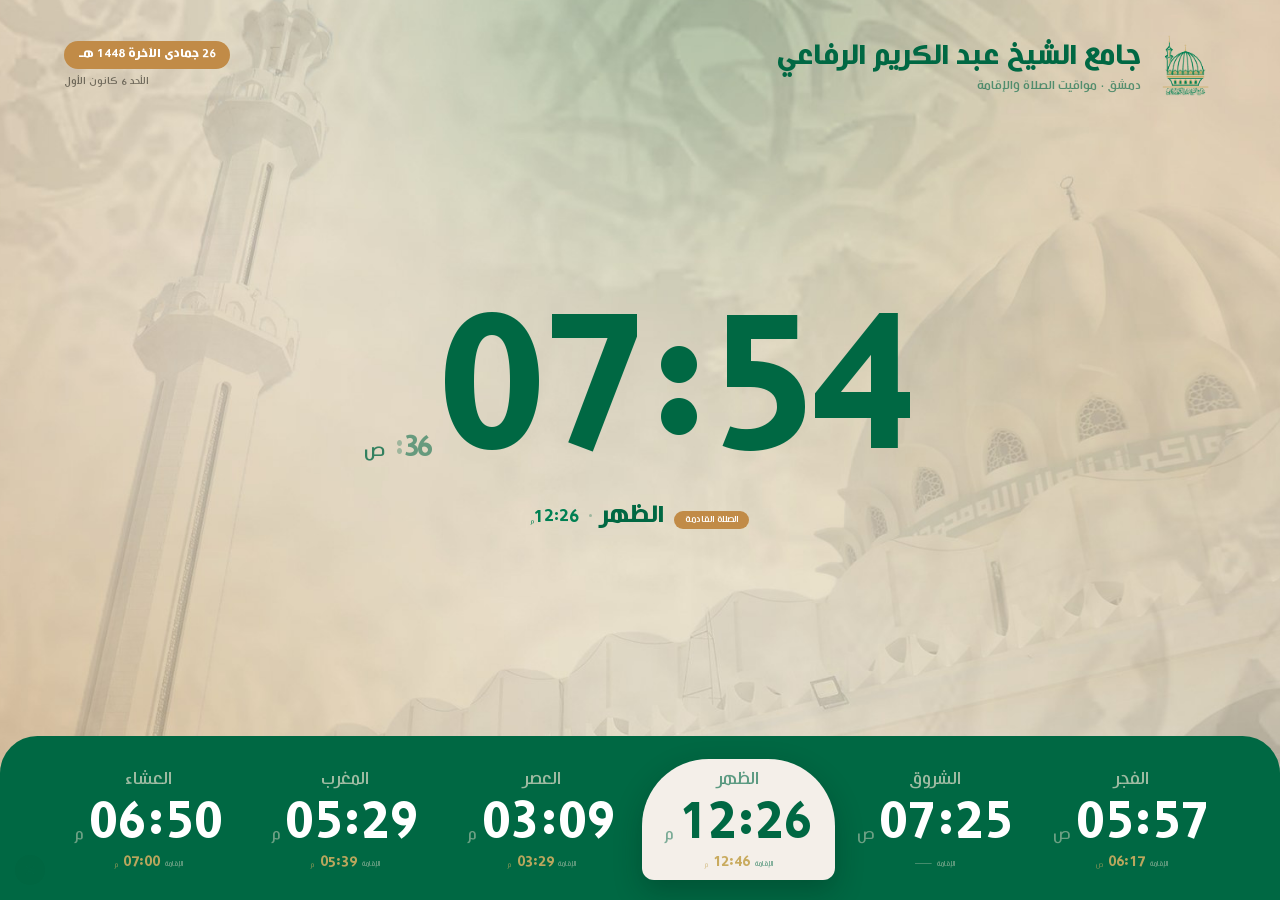
==== index.html @ 3492babc "Initial commit" ====
<!doctype html>
<html lang="ar" dir="rtl">
<head>
<meta charset="utf-8">
<meta name="viewport" content="width=device-width, initial-scale=1, viewport-fit=cover">
<meta name="theme-color" content="#006843">
<title>مواقيت الصلاة · جامع الشيخ عبد الكريم الرفاعي</title>
<meta name="description" content="مواقيت الصلاة والإقامة في جامع الشيخ عبد الكريم الرفاعي — دمشق">
<link rel="icon" href="assets/img/favicon.svg" type="image/svg+xml">
<link rel="stylesheet" href="assets/css/brand.css">
<link rel="stylesheet" href="assets/css/app.css">
</head>
<body>

<!-- الأرضية: خلفية الجامع الكريميّة -->
<div class="ground" aria-hidden="true">
  <div class="ground__img"></div>
</div>

<!-- ======================= الشاشة الأساسية ======================= -->
<main class="view view--board is-on" id="board">
  <div class="board">
    <header class="masthead">
      <div class="identity">
        <img class="identity__logo" src="assets/img/logo-color.png" alt="" width="201" height="229">
        <div class="identity__text">
          <h1 class="identity__name">جامع الشيخ عبد الكريم الرفاعي</h1>
          <p class="identity__sub">دمشق · مواقيت الصلاة والإقامة</p>
        </div>
      </div>
      <p class="date">
        <span class="date__hijri" id="dateHijri">—</span>
        <span class="date__greg" id="dateGreg">—</span>
      </p>
    </header>

    <section class="now">
      <p class="clock">
        <span class="clock__main" id="clock">--:--</span>
        <span class="clock__secs" dir="ltr"><span class="clock__colon" id="secColon">:</span><span id="seconds">--</span></span>
        <span class="clock__suffix" id="clockSuffix">م</span>
      </p>
      <p class="now__meta">
        <span class="now__tag">الصلاة القادمة</span>
        <span class="now__name" id="nextName">—</span>
        <span class="now__separator" aria-hidden="true"></span>
        <span class="now__time" id="nextTime">—</span>
        <span class="now__count" id="nextCount" hidden><span class="now__count-label" id="countLabel">بعد</span><span class="now__count-value" id="countValue">--:--</span></span>
      </p>
    </section>
  </div>

  <section class="band">
    <ol class="times" id="schedule" aria-label="مواقيت الصلوات"></ol>
  </section>
</main>

<!-- ======================= شاشة الإعلان ======================= -->
<section class="view view--ad" id="adview" aria-hidden="true">
  <div class="adwash" id="adwashA" aria-hidden="true"></div>
  <div class="adwash" id="adwashB" aria-hidden="true"></div>
  <div class="adtint" aria-hidden="true"></div>

  <div class="adlayout">
    <aside class="adrail">
      <div class="adrail__brand">
        <img src="assets/img/logo-color.png" alt="" width="201" height="229">
        <div>
          <b>جامع الشيخ عبد الكريم الرفاعي</b>
          <span>دمشق · مواقيت الصلاة</span>
        </div>
      </div>

      <p class="adrail__clock">
        <span id="adClock">--:--</span><span class="adrail__suffix" id="adSuffix">م</span>
      </p>
      <p class="adrail__date" id="adDate">—</p>

      <ol class="adrail__times" id="adSchedule"></ol>

      <p class="adrail__next" id="adNext">
        <span class="adrail__next-label" id="adNextLabel">الصلاة القادمة</span>
        <span class="adrail__next-name" id="adNextName">—</span>
        <span class="adrail__next-count" id="adNextCount">—</span>
      </p>
    </aside>

    <figure class="adcard" id="adcard">
      <img id="adImage" src="" alt="">
    </figure>
  </div>
</section>

<!-- ======================= شاشة الأذان / الإقامة ======================= -->
<div class="veil" id="veil" hidden aria-live="polite">
  <div class="veil__wash" aria-hidden="true"></div>
  <div class="veil__shade" aria-hidden="true"></div>
  <button class="veil__exit" id="veilExit" type="button" hidden>إنهاء المعاينة</button>

  <div class="veil__core" id="veilCore">
    <svg class="veil__arch" viewBox="0 0 400 520" aria-hidden="true">
      <path d="M20 500V210C20 110 100 30 200 30s180 80 180 180v290" />
    </svg>
    <p class="veil__eyebrow" id="veilEyebrow">حان وقت الأذان</p>
    <p class="veil__title" id="veilTitle">—</p>

    <div class="veil__mobile" id="veilMobile">
      <svg class="veil__sign" viewBox="0 0 120 120" aria-hidden="true">
        <rect x="37" y="16" width="46" height="88" rx="11"/>
        <path d="M52 25h16"/>
        <circle cx="60" cy="94" r="2"/>
        <path class="veil__slash-halo" d="M22 98 98 22"/>
        <path class="veil__slash" d="M22 98 98 22"/>
      </svg>
      <p class="veil__note">يرجى إغلاق الجوال</p>
    </div>

    <p class="veil__clock"><span id="veilClock">--:--</span><span class="veil__suffix" id="veilSuffix">م</span></p>
  </div>
</div>

<!-- ======================= زر الإعدادات ======================= -->
<button class="gear" id="gear" type="button" aria-label="الإعدادات" aria-expanded="false">
  <svg viewBox="0 0 24 24" aria-hidden="true"><circle cx="12" cy="12" r="3.2"/><path d="M12 2.8v2.6M12 18.6v2.6M2.8 12h2.6M18.6 12h2.6M5.5 5.5l1.9 1.9M16.6 16.6l1.9 1.9M18.5 5.5l-1.9 1.9M7.4 16.6l-1.9 1.9"/></svg>
</button>

<!-- ======================= لوحة الإعدادات ======================= -->
<div class="sheet" id="sheet" hidden>
  <div class="panel" role="dialog" aria-modal="true" aria-labelledby="panelTitle">
    <div class="panel__top">
      <header class="panel__head">
        <h2 id="panelTitle">الإعدادات</h2>
        <button class="panel__x" id="closeSheet" type="button" aria-label="إغلاق">×</button>
      </header>

      <nav class="tabs" role="tablist" aria-label="أقسام الإعدادات">
        <button class="tab is-on" id="tabTimes" role="tab" aria-selected="true" aria-controls="paneTimes" type="button">المواقيت</button>
        <button class="tab" id="tabAds" role="tab" aria-selected="false" aria-controls="paneAds" type="button">الإعلانات<span class="tab__count" id="adsCount">٠</span></button>
        <button class="tab" id="tabDisplay" role="tab" aria-selected="false" aria-controls="paneDisplay" type="button">العرض</button>
      </nav>
    </div>

    <!-- المواقيت -->
    <section class="pane is-on" id="paneTimes" role="tabpanel" aria-labelledby="tabTimes">
      <h3 class="pane__title">الإقامة بعد الأذان</h3>
      <p class="pane__hint">الدقائق المضافة على وقت الأذان لكل صلاة.</p>
      <div class="iq-grid" id="iqamaGrid"></div>

      <h3 class="pane__title">الوقت والتاريخ</h3>
      <label class="opt"><span>نظام ٢٤ ساعة</span><input type="checkbox" id="opt24"></label>
      <label class="opt"><span>إظهار إشارة ص/م</span><input type="checkbox" id="optSuffix"></label>
      <label class="opt"><span>تصحيح التاريخ الهجري</span>
        <select id="optHijri">
          <option value="-2">−٢ يوم</option>
          <option value="-1">−١ يوم</option>
          <option value="0">٠</option>
          <option value="1">+١ يوم</option>
          <option value="2">+٢ يوم</option>
        </select>
      </label>
      <label class="opt"><span>الجمعة (وقت الخطبة، اختياري)</span><input type="time" id="optJumuah"></label>
    </section>

    <!-- الإعلانات -->
    <section class="pane" id="paneAds" role="tabpanel" aria-labelledby="tabAds" hidden>
      <h3 class="pane__title">طريقة العرض</h3>
      <div class="seg" role="radiogroup" aria-label="طريقة عرض الإعلانات">
        <label class="seg__item"><input type="radio" name="adMode" value="mixed"><span>مختلط</span></label>
        <label class="seg__item"><input type="radio" name="adMode" value="main"><span>الشاشة الأساسية فقط</span></label>
        <label class="seg__item"><input type="radio" name="adMode" value="ads"><span>الإعلانات فقط</span></label>
      </div>
      <p class="pane__hint">مختلط: الشاشة الأساسية ثم إعلان ثم الشاشة الأساسية… — الإعلانات فقط: تتناوب الإعلانات وحدها.</p>

      <div class="durations">
        <label class="field"><span>مدة الشاشة الأساسية (ثانية)</span><input type="number" id="optMainSec" min="5" max="600" step="1" inputmode="numeric"></label>
        <label class="field"><span>مدة الإعلان (ثانية)</span><input type="number" id="optAdSec" min="5" max="600" step="1" inputmode="numeric"></label>
      </div>

      <h3 class="pane__title">صور الإعلانات</h3>
      <p class="pane__hint">تُحفظ الصور داخل هذا المتصفح على جهاز العرض. يُفضّل أن تكون الصور عمودية (٣:٤ أو ٤:٥).</p>

      <label class="dropzone" id="dropzone">
        <input type="file" id="adFiles" accept="image/*" multiple class="dropzone__input" aria-label="اختيار صور الإعلانات">
        <span class="dropzone__icon" aria-hidden="true">
          <svg viewBox="0 0 24 24"><path d="M12 16V4M7 9l5-5 5 5"/><path d="M4 15v3a2 2 0 0 0 2 2h12a2 2 0 0 0 2-2v-3"/></svg>
        </span>
        <span class="dropzone__title">أضف صور الإعلانات</span>
        <span class="dropzone__sub">اسحب الصور هنا أو اضغط للاختيار</span>
      </label>

      <div class="ads-toolbar">
        <button class="btn btn--ghost btn--small" id="previewAd" type="button">معاينة شاشة الإعلان</button>
        <span class="ads-empty" id="adsHint">لا إعلانات بعد</span>
      </div>

      <ul class="ads-list" id="adsList"></ul>
    </section>

    <!-- العرض -->
    <section class="pane" id="paneDisplay" role="tabpanel" aria-labelledby="tabDisplay" hidden>
      <h3 class="pane__title">معاينة الشاشات</h3>
      <p class="pane__hint">تظهر المعاينة ٢٠ ثانية ثم تعود الشاشة للعمل الطبيعي.</p>
      <div class="panel__preview">
        <button class="btn btn--ghost" id="previewAdhan" type="button">شاشة الأذان</button>
        <button class="btn btn--ghost" id="previewIqama" type="button">شاشة الإقامة</button>
        <button class="btn btn--ghost" id="previewAdScreen" type="button">شاشة الإعلان</button>
      </div>

      <h3 class="pane__title">الشاشة</h3>
      <div class="panel__preview">
        <button class="btn" id="btnFull" type="button">ملء الشاشة</button>
        <button class="btn btn--ghost" id="btnReset" type="button">استعادة الافتراضي</button>
      </div>
      <p class="pane__hint">اختصارات: <b>S</b> للإعدادات · <b>F</b> لملء الشاشة · <b>Esc</b> للإغلاق.</p>
    </section>
  </div>
</div>

<script src="assets/js/data.js"></script>
<script src="assets/js/store.js"></script>
<script src="assets/js/app.js"></script>
</body>
</html>
---- assets/css/brand.css ----
/* ==========================================================================
   هوية جامع الشيخ عبد الكريم الرفاعي — brand.css
   الألوان والخطوط والمكوّنات الأساسية. القيم كلها عبر المتغيّرات في :root.
   ========================================================================== */

@font-face {
  font-family: "Hacen Algeria";
  font-display: swap;
  src: local("Hacen Algeria"),
       url("../fonts/HacenAlgeria.ttf") format("truetype");
}
@font-face {
  font-family: "Hacen Algeria HD";
  font-display: swap;
  src: local("Hacen Algeria HD"),
       url("../fonts/HacenAlgeriaHD.ttf") format("truetype");
}

:root {
  /* الأخضر */
  --green: #008053;        /* أخضر الشعار — اللون الأساسي */
  --green-deep: #006843;   /* نصوص العناوين على الكريمي، أشرطة سفلية */
  --green-poster: #007d4e; /* مساحات الأخضر الكبيرة في البوستات */
  --green-mid: #157d57;    /* خلفية بوست المناسبات */
  --green-glow: #00a068;   /* أفتح نقطة في التدرّج */
  /* الذهبي والنحاسي */
  --gold: #c9ab5f;         /* الأيقونات، الخطوط، أزرار الكتب */
  --copper: #c18b47;       /* وسوم التاريخ والتنبيهات (pill) */
  /* الكريمي */
  --cream: #e8e1cf;        /* خلفية البوستات الفاتحة */
  --cream-soft: #f4efe9;   /* بطاقات وصناديق على الكريمي */
  --cream-eid: #eeedc0;    /* خلفية التهاني والأعياد */
  --paper: #ffffff;
  /* الداكن */
  --night: #040806;        /* بوستات الليل والقيام */
  --ink: #25221a;          /* نص داكن على الفاتح */
  --grey: #524e4e;         /* نهاية التدرّج السفلي */

  --grad-occasion: linear-gradient(180deg, var(--green-glow) 0%, var(--green-mid) 45%, var(--grey) 100%);
  --grad-night: radial-gradient(60% 50% at 20% 55%, rgba(0, 160, 104, .55), transparent 70%), var(--night);

  --font-display: "Hacen Algeria HD", "Hacen Algeria", "Noto Kufi Arabic", Tahoma, sans-serif;
  --font-text: "Hacen Algeria", "Hacen Algeria HD", "Noto Kufi Arabic", Tahoma, sans-serif;

  --fs-display: clamp(2.8rem, 7vw, 5rem);
  --fs-title: clamp(1.8rem, 4vw, 2.8rem);
  --fs-sub: 1.5rem;
  --fs-body: 1.125rem;
  --fs-small: .875rem;

  --r-pill: 999px;
  --r-card: 24px;
  --r-panel: 44px;
  --s1: .5rem;
  --s2: 1rem;
  --s3: 1.5rem;
  --s4: 2.5rem;
  --s5: 4rem;
}

.brand { font-family: var(--font-text); color: var(--ink); line-height: 1.8; direction: rtl; }
.brand h1, .brand h2, .brand h3, .t-display, .t-title { font-family: var(--font-display); font-weight: 400; line-height: 1.3; margin: 0; }
.t-display { font-size: var(--fs-display); color: var(--green); }
.t-title { font-size: var(--fs-title); color: var(--green-deep); }
.t-sub { font-family: var(--font-display); font-size: var(--fs-sub); color: var(--gold); }
.t-body { font-size: var(--fs-body); }
.t-small { font-size: var(--fs-small); }
.on-dark { color: var(--paper); }

/* الوسوم: pill نحاسي أو ذهبي */
.tag { display: inline-block; padding: .15em .9em; border-radius: var(--r-pill); background: var(--copper); color: var(--paper); font-family: var(--font-display); font-size: var(--fs-small); }
.tag--gold { background: var(--gold); }
.tag--white { background: var(--paper); color: var(--gold); }

/* صندوق زجاجي: على الصور والخلفيات الداكنة */
.glass { padding: var(--s2) var(--s3); border-radius: var(--r-card); border: 1px solid rgba(255, 255, 255, .35); background: rgba(255, 255, 255, .14); backdrop-filter: blur(10px); color: var(--paper); }
/* صندوق فاتح: على الكريمي */
.card { padding: var(--s2) var(--s3); border-radius: var(--r-card); background: var(--cream-soft); border: 1px solid rgba(0, 104, 67, .2); color: var(--green-deep); }

/* صف معلومة: أيقونة + نص */
.info { display: flex; align-items: center; gap: var(--s2); }
.info__icon { width: 3rem; height: 3rem; flex: none; border-radius: 14px; background: var(--paper); color: var(--gold); display: grid; place-items: center; font-size: 1.4rem; }

/* شريط أخضر سفلي بزاوية مستديرة */
.band { background: var(--green-poster); color: var(--paper); padding: var(--s3) var(--s4); border-radius: var(--r-panel) var(--r-panel) 0 0; }
.btn { display: inline-block; padding: .6em 1.6em; border-radius: var(--r-pill); background: var(--paper); color: var(--green-deep); font-family: var(--font-display); text-decoration: none; border: 0; }
.btn--green { background: var(--green); color: var(--paper); }
.btn:focus-visible { outline: 3px solid var(--gold); outline-offset: 3px; }

/* قياسات البوست */
.poster { aspect-ratio: 3 / 4; border-radius: var(--r-card); overflow: hidden; position: relative; background: var(--cream) url("../img/bg-haze-960.jpg") center / cover; }
.poster--green { background: var(--grad-occasion); color: var(--paper); }
.poster--night { background: var(--grad-night); color: var(--paper); }
.poster--square { aspect-ratio: 4 / 5; }
---- assets/css/app.css ----
/* ==========================================================================
   شاشة مواقيت جامع الشيخ عبد الكريم الرفاعي
   المقياس: u = 1px على لوحة 1920×1080 — كل القياسات نسبية.
   ========================================================================== */

* { box-sizing: border-box; }

:root {
  --u: min(0.0520833vw, 0.0925926vh);
  --ease: cubic-bezier(.22, .7, .2, 1);
  --ink-soft: rgba(37, 34, 26, .58);
  --green-soft: rgba(0, 104, 67, .62);
}

html, body { height: 100%; }

body {
  margin: 0;
  overflow: hidden;
  background: var(--cream-soft);
  color: var(--green-deep);
  font-family: var(--font-text);
  -webkit-font-smoothing: antialiased;
  text-rendering: optimizeLegibility;
}

/* ---------- الأرضية ---------- */

.ground {
  position: fixed;
  inset: 0;
  z-index: 0;
  background: var(--cream-soft);
}

.ground__img {
  position: absolute;
  inset: -1%;
  background: url('../img/bg-haze-1920.jpg') 50% 44% / cover no-repeat;
  animation: groundDrift 90s ease-in-out infinite alternate;
}

@keyframes groundDrift {
  to { transform: scale(1.025) translate3d(0, -.6%, 0); }
}

/* ---------- طبقات العرض ---------- */

.view {
  position: fixed;
  inset: 0;
  z-index: 2;
  opacity: 0;
  visibility: hidden;
  pointer-events: none;
  transition: opacity .9s var(--ease), visibility 0s linear .9s;
}

.view.is-on {
  opacity: 1;
  visibility: visible;
  pointer-events: auto;
  transition: opacity .9s var(--ease);
}

.view--board { display: flex; flex-direction: column; }

/* ==========================================================================
   الشاشة الأساسية
   ========================================================================== */

.board {
  flex: 1;
  min-height: 0;
  display: flex;
  flex-direction: column;
  padding: calc(var(--u) * 52) calc(var(--u) * 96) 0;
}

/* ---------- الترويسة ---------- */

.masthead {
  display: flex;
  align-items: flex-start;
  justify-content: space-between;
  gap: calc(var(--u) * 48);
}

.identity {
  display: flex;
  align-items: center;
  gap: calc(var(--u) * 20);
  min-width: 0;
}

.identity__logo {
  width: calc(var(--u) * 92);
  height: auto;
  flex: none;
}

.identity__name {
  margin: 0;
  font-family: var(--font-display);
  font-size: calc(var(--u) * 45);
  font-weight: 400;
  line-height: 1.24;
  color: var(--green-deep);
  white-space: nowrap;
}

.identity__sub {
  margin: calc(var(--u) * 5) 0 0;
  font-size: calc(var(--u) * 21);
  color: var(--green-soft);
  white-space: nowrap;
}

.date {
  display: flex;
  flex-direction: column;
  align-items: flex-end;
  gap: calc(var(--u) * 10);
  margin: 0;
  padding-top: calc(var(--u) * 10);
  text-align: left;
}

.date__hijri {
  display: inline-block;
  padding: calc(var(--u) * 9) calc(var(--u) * 22);
  border-radius: 999px;
  background: var(--copper);
  color: var(--paper);
  font-family: var(--font-display);
  font-size: calc(var(--u) * 20);
  line-height: 1.2;
  white-space: nowrap;
}

.date__greg {
  font-size: calc(var(--u) * 17);
  color: var(--ink-soft);
  white-space: nowrap;
}

/* ---------- الساعة ---------- */

.now {
  flex: 1;
  min-height: 0;
  display: flex;
  flex-direction: column;
  align-items: center;
  justify-content: center;
  gap: calc(var(--u) * 22);
  padding-bottom: calc(var(--u) * 14);
}

.clock {
  display: flex;
  align-items: baseline;
  justify-content: center;
  gap: calc(var(--u) * 14);
  margin: 0;
  font-family: var(--font-display);
  font-size: calc(var(--u) * 322);
  font-weight: 400;
  line-height: .9;
  letter-spacing: -.015em;
  color: var(--green-deep);
  font-variant-numeric: tabular-nums;
  white-space: nowrap;
}

.clock__main { display: inline-block; }

.clock__suffix {
  font-family: var(--font-text);
  font-size: .1em;
  color: rgba(0, 104, 67, .78);
}

.clock__suffix:empty { display: none; }

.clock__secs {
  display: inline-flex;
  align-items: baseline;
  font-family: var(--font-display);
  font-size: .15em;
  color: rgba(0, 104, 67, .55);
  font-variant-numeric: tabular-nums;
}

.clock__colon {
  display: inline-block;
  width: .4em;
  text-align: center;
  color: rgba(0, 104, 67, .3);
}

/* ---------- سطر الصلاة القادمة ---------- */

.now__meta {
  display: flex;
  align-items: baseline;
  gap: calc(var(--u) * 14);
  margin: 0;
  font-size: calc(var(--u) * 24);
  color: var(--ink-soft);
  white-space: nowrap;
}

.now__tag {
  padding: calc(var(--u) * 5) calc(var(--u) * 17);
  border-radius: 999px;
  background: var(--copper);
  color: var(--paper);
  font-size: calc(var(--u) * 16);
}

.now__name {
  font-family: var(--font-display);
  font-size: calc(var(--u) * 38);
  color: var(--green-deep);
}

.now__separator {
  width: calc(var(--u) * 5);
  height: calc(var(--u) * 5);
  border-radius: 50%;
  background: rgba(0, 104, 67, .3);
  align-self: center;
}

.now__time {
  font-family: var(--font-display);
  font-size: calc(var(--u) * 30);
  color: var(--green);
  font-variant-numeric: tabular-nums;
}

.now__time:empty { display: none; }

.now__count {
  display: inline-flex;
  align-items: baseline;
  gap: calc(var(--u) * 8);
  padding: calc(var(--u) * 4) calc(var(--u) * 16) calc(var(--u) * 3);
  border-radius: 999px;
  background: rgba(0, 128, 83, .1);
  color: var(--green-deep);
}

.now__count[hidden] { display: none; }

.now__count-label { font-size: calc(var(--u) * 17); color: var(--green-soft); }

.now__count-value {
  font-family: var(--font-display);
  font-size: calc(var(--u) * 24);
  direction: ltr;
  unicode-bidi: isolate;
  font-variant-numeric: tabular-nums;
}

/* ---------- شريط المواقيت ---------- */

.band {
  flex: none;
  background: var(--green-deep);
  border-radius: calc(var(--u) * 56) calc(var(--u) * 56) 0 0;
  padding: calc(var(--u) * 34) calc(var(--u) * 78) calc(var(--u) * 30);
}

.times {
  display: grid;
  grid-template-columns: repeat(6, 1fr);
  gap: calc(var(--u) * 6);
  margin: 0;
  padding: 0;
  list-style: none;
}

.tcell {
  display: flex;
  justify-content: center;
  min-width: 0;
}

.tcell__in {
  display: flex;
  flex-direction: column;
  align-items: center;
  gap: calc(var(--u) * 4);
  width: 100%;
  padding: calc(var(--u) * 14) calc(var(--u) * 12) calc(var(--u) * 14);
  border-radius: calc(var(--u) * 100) calc(var(--u) * 100) calc(var(--u) * 18) calc(var(--u) * 18);
  color: var(--cream);
  text-align: center;
}

.tcell__name {
  font-size: calc(var(--u) * 29);
  line-height: 1.2;
  color: rgba(232, 225, 207, .68);
  white-space: nowrap;
}

.time-suffix {
  display: inline-block;
  margin-inline-start: .14em;
  font-family: var(--font-text);
  font-size: .34em;
  font-weight: 400;
  line-height: 1;
  opacity: .8;
  white-space: nowrap;
}

.tcell__adhan {
  display: inline-flex;
  align-items: baseline;
  gap: calc(var(--u) * 3);
  font-family: var(--font-display);
  font-size: calc(var(--u) * 86);
  line-height: 1;
  color: var(--paper);
  font-variant-numeric: tabular-nums;
  white-space: nowrap;
}

.tcell__adhan .time-suffix { font-size: .3em; color: rgba(232, 225, 207, .58); }

.tcell__iqama {
  display: inline-flex;
  align-items: baseline;
  gap: calc(var(--u) * 7);
  font-family: var(--font-display);
  font-size: calc(var(--u) * 25);
  line-height: 1;
  color: rgba(201, 171, 95, .92);
  font-variant-numeric: tabular-nums;
  white-space: nowrap;
}

.tcell__iqama .key {
  font-family: var(--font-text);
  font-size: calc(var(--u) * 13);
  color: rgba(232, 225, 207, .42);
}

.tcell__iqama .time-suffix { font-size: .46em; color: rgba(201, 171, 95, .7); }

.tcell__iqama .none { color: rgba(232, 225, 207, .3); }

/* الصلاة القادمة: قوس كريمي يرفع الوقت عن الأرضية الخضراء */

.tcell--next .tcell__in {
  background: var(--cream-soft);
  color: var(--green-deep);
  box-shadow: 0 calc(var(--u) * 16) calc(var(--u) * 42) rgba(0, 28, 18, .28);
}

.tcell--next .tcell__name { color: var(--green-soft); }
.tcell--next .tcell__adhan { color: var(--green-deep); }
.tcell--next .tcell__adhan .time-suffix { color: var(--green-soft); }
.tcell--next .tcell__iqama { color: var(--gold); }
.tcell--next .tcell__iqama .key { color: rgba(0, 104, 67, .5); }

/* ==========================================================================
   شاشة الإعلان — طبقتان: صورة مموّهة تملأ الشاشة، وبطاقة صغيرة مع لوحة المعلومات
   ========================================================================== */

.view--ad { overflow: hidden; background: var(--green-deep); }

.adwash {
  position: absolute;
  inset: -6%;
  background: 50% 50% / cover no-repeat;
  filter: blur(calc(var(--u) * 42)) saturate(1.05) brightness(.82);
  opacity: 0;
  transform: scale(1.06);
  transition: opacity 1.1s var(--ease);
}

.adwash.is-on { opacity: 1; }

.adtint {
  position: absolute;
  inset: 0;
  background:
    linear-gradient(to left, rgba(0, 38, 26, .5) 0%, rgba(0, 45, 30, .16) 46%, rgba(0, 42, 28, .38) 100%),
    radial-gradient(130% 100% at 34% 50%, rgba(0, 0, 0, 0) 44%, rgba(0, 28, 18, .36) 100%);
}

.adlayout {
  position: relative;
  z-index: 1;
  display: grid;
  grid-template-columns: calc(var(--u) * 456) minmax(0, 1fr);
  gap: calc(var(--u) * 58);
  align-items: center;
  height: 100%;
  padding: calc(var(--u) * 52) calc(var(--u) * 64);
}

/* ---------- لوحة موجز الساعة والمواقيت ---------- */

.adrail {
  width: calc(var(--u) * 456);
  max-height: 100%;
  display: flex;
  flex-direction: column;
  gap: calc(var(--u) * 16);
  padding: calc(var(--u) * 34) calc(var(--u) * 36) calc(var(--u) * 30);
  border-radius: calc(var(--u) * 42);
  background: #f7f2ea;
  color: var(--green-deep);
  box-shadow: 0 calc(var(--u) * 28) calc(var(--u) * 70) rgba(0, 24, 15, .38);
  animation: railIn .9s var(--ease) both;
}

@keyframes railIn {
  from { opacity: 0; transform: translateX(calc(var(--u) * -26)); }
}

.adrail__brand {
  display: flex;
  flex-direction: column;
  align-items: center;
  gap: calc(var(--u) * 7);
  text-align: center;
}

.adrail__brand img {
  width: calc(var(--u) * 56);
  height: auto;
  flex: none;
}

.adrail__brand b {
  display: block;
  font-family: var(--font-display);
  font-size: calc(var(--u) * 22);
  font-weight: 400;
  line-height: 1.3;
}

.adrail__brand span {
  display: block;
  margin-top: calc(var(--u) * 2);
  font-size: calc(var(--u) * 14);
  color: var(--green-soft);
}

.adrail__clock {
  display: flex;
  align-items: baseline;
  justify-content: center;
  gap: calc(var(--u) * 10);
  margin: calc(var(--u) * 2) 0 0;
  font-family: var(--font-display);
  font-size: calc(var(--u) * 118);
  line-height: .92;
  letter-spacing: -.015em;
  color: var(--green-deep);
  font-variant-numeric: tabular-nums;
  white-space: nowrap;
}

.adrail__suffix {
  font-family: var(--font-text);
  font-size: .16em;
  color: var(--green-soft);
}

.adrail__suffix:empty { display: none; }

.adrail__date {
  margin: calc(var(--u) * -4) 0 0;
  font-size: calc(var(--u) * 15);
  color: var(--ink-soft);
  text-align: center;
}

/* ---------- قائمة المواقيت المختصرة ---------- */

.adrail__times {
  display: flex;
  flex-direction: column;
  margin: calc(var(--u) * 6) 0 0;
  padding: 0;
  list-style: none;
}

.arow {
  display: grid;
  grid-template-columns: 1fr auto auto;
  align-items: baseline;
  gap: calc(var(--u) * 12);
  padding: calc(var(--u) * 10) calc(var(--u) * 14);
  border-radius: calc(var(--u) * 14);
}

.arow__name {
  font-size: calc(var(--u) * 20);
  color: var(--ink);
}

.arow__adhan {
  font-family: var(--font-display);
  font-size: calc(var(--u) * 32);
  color: var(--green-deep);
  font-variant-numeric: tabular-nums;
  white-space: nowrap;
}

.arow__iqama {
  min-width: calc(var(--u) * 66);
  font-family: var(--font-display);
  font-size: calc(var(--u) * 19);
  color: #9b7726;
  text-align: left;
  font-variant-numeric: tabular-nums;
  white-space: nowrap;
}

.arow__adhan .time-suffix { font-size: .4em; opacity: .55; }
.arow__iqama .time-suffix { font-size: .45em; opacity: .6; }

.arow__iqama em {
  font-family: var(--font-text);
  font-style: normal;
  font-size: calc(var(--u) * 11);
  color: rgba(0, 104, 67, .42);
}

.arow--next { background: rgba(0, 128, 83, .1); }
.arow--next .arow__name { color: var(--green-deep); }
.arow--next .arow__adhan { color: var(--green); }
.arow--next .arow__iqama { color: #8a6a20; }

/* ---------- سطر الصلاة القادمة ---------- */

.adrail__next {
  display: flex;
  align-items: baseline;
  gap: calc(var(--u) * 9);
  margin: calc(var(--u) * 4) 0 0;
  padding: calc(var(--u) * 11) calc(var(--u) * 16);
  border-radius: calc(var(--u) * 14);
  background: var(--green-deep);
  color: rgba(232, 225, 207, .72);
  font-size: calc(var(--u) * 15);
  white-space: nowrap;
}

.adrail__next-name {
  font-family: var(--font-display);
  font-size: calc(var(--u) * 22);
  color: var(--paper);
}

.adrail__next-count {
  margin-inline-start: auto;
  font-family: var(--font-display);
  font-size: calc(var(--u) * 21);
  color: var(--cream);
  direction: ltr;
  unicode-bidi: isolate;
  font-variant-numeric: tabular-nums;
}

/* ---------- بطاقة الإعلان ---------- */

.adcard {
  justify-self: center;
  align-self: center;
  margin: 0;
  max-width: 100%;
  max-height: 100%;
  padding: calc(var(--u) * 14);
  border-radius: calc(var(--u) * 34);
  background: #fbf8f1;
  box-shadow: 0 calc(var(--u) * 34) calc(var(--u) * 90) rgba(0, 20, 12, .46);
  animation: cardIn 1s var(--ease) both;
  transition: opacity .55s ease, transform .55s var(--ease);
}

@keyframes cardIn {
  from { opacity: 0; transform: scale(.965); }
}

.adcard.is-out { opacity: 0; transform: scale(.985); }

.adcard img {
  display: block;
  width: auto;
  height: auto;
  max-width: 100%;
  max-height: calc(100dvh - var(--u) * 140);
  border-radius: calc(var(--u) * 20);
  background: var(--cream);
}

.adcard img:not([src]) { visibility: hidden; }

/* ==========================================================================
   شاشة الأذان / الإقامة
   ========================================================================== */

.veil {
  position: fixed;
  inset: 0;
  z-index: 14;
  display: grid;
  place-items: center;
  overflow: hidden;
  background: #013c29;
}

.veil[hidden] { display: none; }

.veil__wash {
  position: absolute;
  inset: -10%;
  background: url('../img/bg-haze-1920.jpg') 50% 40% / cover no-repeat;
  filter: blur(calc(var(--u) * 28)) saturate(.75) brightness(.55);
  opacity: .42;
}

.veil__shade {
  position: absolute;
  inset: 0;
  background:
    radial-gradient(ellipse at 50% 42%, rgba(0, 128, 83, .34) 0%, rgba(0, 33, 22, .94) 74%),
    linear-gradient(to bottom, rgba(0, 26, 17, .35), rgba(0, 26, 17, .72));
}

.veil__core {
  position: relative;
  z-index: 1;
  display: flex;
  flex-direction: column;
  align-items: center;
  gap: calc(var(--u) * 16);
  padding: calc(var(--u) * 70) calc(var(--u) * 60);
  text-align: center;
}

.veil__arch {
  position: absolute;
  top: 50%;
  left: 50%;
  width: calc(var(--u) * 700);
  height: calc(var(--u) * 900);
  transform: translate(-50%, -50%);
  fill: none;
  stroke: rgba(201, 171, 95, .34);
  stroke-width: 1.6;
  pointer-events: none;
}

.veil__eyebrow {
  margin: 0;
  font-size: calc(var(--u) * 32);
  color: var(--gold);
  letter-spacing: .01em;
}

.veil__title {
  margin: calc(var(--u) * -6) 0 calc(var(--u) * 6);
  font-family: var(--font-display);
  font-size: calc(var(--u) * 152);
  font-weight: 400;
  line-height: 1.05;
  color: var(--cream-soft);
  text-shadow: 0 calc(var(--u) * 12) calc(var(--u) * 50) rgba(0, 0, 0, .35);
  animation: veilGlow 7s ease-in-out infinite alternate;
}

@keyframes veilGlow {
  to {
    text-shadow:
      0 0 calc(var(--u) * 80) rgba(232, 225, 207, .18),
      0 calc(var(--u) * 12) calc(var(--u) * 50) rgba(0, 0, 0, .35);
  }
}

.veil__mobile {
  display: flex;
  align-items: center;
  gap: calc(var(--u) * 22);
  margin-top: calc(var(--u) * 4);
}

.veil__sign {
  width: calc(var(--u) * 86);
  height: calc(var(--u) * 86);
  fill: none;
  stroke: var(--cream);
  stroke-width: 3.6;
  stroke-linecap: round;
  stroke-linejoin: round;
  flex: none;
}

.veil__slash-halo { stroke: #06261b; stroke-width: 9; }
.veil__slash { stroke: var(--cream); stroke-width: 4.6; }

.veil__note {
  margin: 0;
  font-size: calc(var(--u) * 30);
  color: rgba(232, 225, 207, .78);
}

.veil__clock {
  display: flex;
  align-items: baseline;
  gap: calc(var(--u) * 10);
  margin: calc(var(--u) * 10) 0 0;
  font-family: var(--font-display);
  font-size: calc(var(--u) * 78);
  line-height: 1;
  color: rgba(232, 225, 207, .82);
  font-variant-numeric: tabular-nums;
}

.veil__suffix {
  font-family: var(--font-text);
  font-size: .24em;
  color: rgba(232, 225, 207, .6);
}

.veil__suffix:empty { display: none; }

.veil.is-iqama .veil__wash { filter: blur(calc(var(--u) * 44)) saturate(.5) brightness(.32); opacity: .24; }
.veil.is-iqama .veil__shade { background: radial-gradient(ellipse at 50% 44%, rgba(0, 70, 45, .3) 0%, rgba(0, 20, 13, .97) 72%); }
.veil.is-iqama .veil__title { font-size: calc(var(--u) * 132); }
.veil.is-iqama .veil__arch { stroke: rgba(201, 171, 95, .22); }

.veil__exit {
  position: absolute;
  z-index: 2;
  top: calc(var(--u) * 28);
  left: calc(var(--u) * 30);
  padding: calc(var(--u) * 10) calc(var(--u) * 20);
  border: 0;
  border-radius: 999px;
  background: rgba(238, 233, 220, .14);
  color: rgba(238, 233, 220, .85);
  font-family: inherit;
  font-size: calc(var(--u) * 17);
  cursor: pointer;
}

.veil__exit[hidden] { display: none; }
.veil__exit:hover { background: rgba(238, 233, 220, .24); color: var(--paper); }

/* ==========================================================================
   زر الإعدادات
   ========================================================================== */

.gear {
  position: fixed;
  z-index: 6;
  left: calc(var(--u) * 22);
  bottom: calc(var(--u) * 22);
  width: calc(var(--u) * 46);
  height: calc(var(--u) * 46);
  display: grid;
  place-items: center;
  padding: 0;
  border: 0;
  border-radius: 50%;
  background: rgba(0, 70, 46, .16);
  color: var(--green-deep);
  opacity: .3;
  cursor: pointer;
  transition: opacity .25s ease, background .25s ease;
}

.gear:hover, .gear:focus-visible {
  opacity: 1;
  background: rgba(0, 70, 46, .85);
  color: var(--cream);
}

.gear svg {
  width: calc(var(--u) * 21);
  height: calc(var(--u) * 21);
  fill: none;
  stroke: currentColor;
  stroke-width: 1.7;
  stroke-linecap: round;
}

body.is-veiled .gear { opacity: 0; pointer-events: none; }

/* ==========================================================================
   لوحة الإعدادات
   ========================================================================== */

.sheet {
  position: fixed;
  inset: 0;
  z-index: 20;
  display: grid;
  place-items: center;
  padding: calc(var(--u) * 26);
  background: rgba(3, 34, 24, .58);
}

.sheet[hidden] { display: none; }

.panel {
  width: min(calc(var(--u) * 940), 100%);
  max-height: 92dvh;
  overflow: auto;
  padding: 0 calc(var(--u) * 34) calc(var(--u) * 34);
  border-radius: calc(var(--u) * 34);
  background: var(--cream-soft);
  color: var(--ink);
  box-shadow: 0 calc(var(--u) * 40) calc(var(--u) * 110) rgba(0, 20, 12, .45);
}

.panel__top {
  position: sticky;
  top: 0;
  z-index: 3;
  padding-top: calc(var(--u) * 30);
  background: var(--cream-soft);
}

.panel__head {
  display: flex;
  align-items: center;
  justify-content: space-between;
  gap: 12px;
}

.panel__head h2 {
  margin: 0;
  font-family: var(--font-display);
  font-size: calc(var(--u) * 34);
  font-weight: 400;
  color: var(--green-deep);
}

.panel__x {
  width: calc(var(--u) * 42);
  height: calc(var(--u) * 42);
  border: 0;
  border-radius: 50%;
  background: rgba(0, 104, 67, .08);
  color: var(--green-deep);
  font-family: inherit;
  font-size: calc(var(--u) * 26);
  line-height: 1;
  cursor: pointer;
}

.panel__x:hover { background: rgba(0, 104, 67, .16); }

/* ---------- التبويبات ---------- */

.tabs {
  display: flex;
  gap: calc(var(--u) * 6);
  margin: calc(var(--u) * 22) 0 calc(var(--u) * 4);
  padding: calc(var(--u) * 5);
  border-radius: 999px;
  background: rgba(0, 104, 67, .08);
}

.tab {
  flex: 1;
  display: inline-flex;
  align-items: center;
  justify-content: center;
  gap: calc(var(--u) * 8);
  padding: calc(var(--u) * 11) calc(var(--u) * 12);
  border: 0;
  border-radius: 999px;
  background: transparent;
  color: rgba(0, 104, 67, .72);
  font-family: var(--font-display);
  font-size: calc(var(--u) * 20);
  cursor: pointer;
  transition: background .2s ease, color .2s ease;
}

.tab:hover { color: var(--green-deep); }

.tab.is-on {
  background: var(--green-deep);
  color: var(--cream-soft);
}

.tab__count {
  display: inline-grid;
  place-items: center;
  min-width: calc(var(--u) * 22);
  height: calc(var(--u) * 22);
  padding: 0 calc(var(--u) * 5);
  border-radius: 999px;
  background: rgba(201, 171, 95, .9);
  color: #22331f;
  font-family: var(--font-text);
  font-size: calc(var(--u) * 13);
}

.pane { padding-top: calc(var(--u) * 8); }
.pane[hidden] { display: none; }

.pane__title {
  margin: calc(var(--u) * 24) 0 calc(var(--u) * 4);
  font-family: var(--font-display);
  font-size: calc(var(--u) * 22);
  font-weight: 400;
  color: var(--green-deep);
}

.pane__hint {
  margin: calc(var(--u) * 3) 0 calc(var(--u) * 12);
  font-size: calc(var(--u) * 15);
  line-height: 1.6;
  color: rgba(37, 34, 26, .6);
}

.pane__hint b { color: var(--green-deep); font-weight: 400; }

/* ---------- حقول المواقيت ---------- */

.iq-grid {
  display: grid;
  grid-template-columns: repeat(5, 1fr);
  gap: calc(var(--u) * 12);
}

.iq { display: flex; flex-direction: column; gap: calc(var(--u) * 6); text-align: center; }
.iq span { font-size: calc(var(--u) * 15); color: var(--green-soft); }

.iq input,
.opt select,
.opt input[type="time"],
.field input {
  width: 100%;
  padding: calc(var(--u) * 10) calc(var(--u) * 10);
  border: 1px solid rgba(0, 104, 67, .22);
  border-radius: calc(var(--u) * 12);
  background: #fffdf7;
  color: var(--green-deep);
  font-family: inherit;
  font-size: calc(var(--u) * 18);
  text-align: center;
  font-variant-numeric: tabular-nums;
}

.iq input:focus-visible,
.opt select:focus-visible,
.opt input:focus-visible,
.field input:focus-visible {
  outline: 2px solid var(--gold);
  outline-offset: 1px;
}

.opt {
  display: flex;
  align-items: center;
  justify-content: space-between;
  gap: calc(var(--u) * 16);
  padding: calc(var(--u) * 12) 0;
  border-bottom: 1px solid rgba(0, 104, 67, .09);
  font-size: calc(var(--u) * 18);
  color: var(--green-deep);
  cursor: pointer;
}

.opt:last-of-type { border-bottom: 0; }

.opt select, .opt input[type="time"] { width: auto; min-width: calc(var(--u) * 150); }

.opt input[type="checkbox"] {
  appearance: none;
  flex: none;
  width: calc(var(--u) * 52);
  height: calc(var(--u) * 30);
  margin: 0;
  border-radius: 999px;
  background: rgba(0, 104, 67, .18);
  position: relative;
  cursor: pointer;
  transition: background .2s ease;
}

.opt input[type="checkbox"]::after {
  content: "";
  position: absolute;
  top: calc(var(--u) * 4);
  right: calc(var(--u) * 4);
  width: calc(var(--u) * 22);
  height: calc(var(--u) * 22);
  border-radius: 50%;
  background: var(--paper);
  transition: transform .2s ease;
}

.opt input[type="checkbox"]:checked { background: var(--green); }
.opt input[type="checkbox"]:checked::after { transform: translateX(calc(var(--u) * -22)); }

/* ---------- الإعلانات ---------- */

.seg {
  display: flex;
  gap: calc(var(--u) * 5);
  padding: calc(var(--u) * 5);
  border-radius: calc(var(--u) * 16);
  background: rgba(0, 104, 67, .08);
}

.seg__item { flex: 1; cursor: pointer; }
.seg__item input { position: absolute; opacity: 0; pointer-events: none; }

.seg__item span {
  display: block;
  padding: calc(var(--u) * 11) calc(var(--u) * 8);
  border-radius: calc(var(--u) * 12);
  color: rgba(0, 104, 67, .74);
  font-family: var(--font-display);
  font-size: calc(var(--u) * 18);
  text-align: center;
  transition: background .2s ease, color .2s ease;
}

.seg__item:hover span { color: var(--green-deep); }

.seg__item input:checked + span {
  background: var(--green-deep);
  color: var(--cream-soft);
}

.seg__item input:focus-visible + span { outline: 2px solid var(--gold); outline-offset: 2px; }

.durations {
  display: grid;
  grid-template-columns: 1fr 1fr;
  gap: calc(var(--u) * 16);
  margin-top: calc(var(--u) * 14);
}

.field { display: flex; flex-direction: column; gap: calc(var(--u) * 6); }
.field span { font-size: calc(var(--u) * 15); color: var(--green-soft); }

.dropzone {
  position: relative;
  display: flex;
  flex-direction: column;
  align-items: center;
  justify-content: center;
  gap: calc(var(--u) * 5);
  padding: calc(var(--u) * 30) calc(var(--u) * 20);
  border: 2px dashed rgba(0, 104, 67, .3);
  border-radius: calc(var(--u) * 22);
  background: rgba(255, 253, 247, .6);
  color: var(--green-deep);
  text-align: center;
  cursor: pointer;
  transition: background .2s ease, border-color .2s ease;
}

.dropzone__input {
  position: absolute;
  width: 1px;
  height: 1px;
  opacity: 0;
  overflow: hidden;
  clip-path: inset(50%);
}

.dropzone:hover,
.dropzone.is-over {
  background: rgba(0, 128, 83, .09);
  border-color: rgba(0, 104, 67, .55);
}

.dropzone.is-busy { opacity: .6; pointer-events: none; }

.dropzone__icon svg {
  width: calc(var(--u) * 38);
  height: calc(var(--u) * 38);
  fill: none;
  stroke: var(--copper);
  stroke-width: 1.6;
  stroke-linecap: round;
  stroke-linejoin: round;
}

.dropzone__title { font-family: var(--font-display); font-size: calc(var(--u) * 21); }
.dropzone__sub { font-size: calc(var(--u) * 14); color: rgba(37, 34, 26, .55); }

.ads-toolbar {
  display: flex;
  align-items: center;
  justify-content: space-between;
  gap: calc(var(--u) * 14);
  margin-top: calc(var(--u) * 18);
}

.ads-empty { font-size: calc(var(--u) * 14); color: rgba(37, 34, 26, .5); }

.ads-list {
  display: flex;
  flex-direction: column;
  gap: calc(var(--u) * 8);
  margin: calc(var(--u) * 12) 0 0;
  padding: 0;
  list-style: none;
}

.aditem {
  display: grid;
  grid-template-columns: auto auto 1fr auto;
  align-items: center;
  gap: calc(var(--u) * 14);
  padding: calc(var(--u) * 8) calc(var(--u) * 12) calc(var(--u) * 8) calc(var(--u) * 8);
  border-radius: calc(var(--u) * 16);
  background: #fffdf7;
}

.aditem__thumb {
  width: calc(var(--u) * 54);
  height: calc(var(--u) * 68);
  border-radius: calc(var(--u) * 8);
  object-fit: cover;
  background: var(--cream);
}

.aditem__index {
  display: grid;
  place-items: center;
  width: calc(var(--u) * 26);
  height: calc(var(--u) * 26);
  border-radius: 50%;
  background: rgba(0, 128, 83, .1);
  color: var(--green-deep);
  font-size: calc(var(--u) * 13);
}

.aditem__body { min-width: 0; }
.aditem__name {
  display: block;
  overflow: hidden;
  font-size: calc(var(--u) * 16);
  color: var(--ink);
  text-overflow: ellipsis;
  white-space: nowrap;
}

.aditem__meta { font-size: calc(var(--u) * 12); color: rgba(37, 34, 26, .48); }

.aditem__actions { display: flex; gap: calc(var(--u) * 6); }

.iconbtn {
  display: grid;
  place-items: center;
  width: calc(var(--u) * 34);
  height: calc(var(--u) * 34);
  padding: 0;
  border: 0;
  border-radius: 50%;
  background: rgba(0, 104, 67, .08);
  color: var(--green-deep);
  cursor: pointer;
  transition: background .2s ease, color .2s ease;
}

.iconbtn:hover { background: rgba(0, 104, 67, .16); }
.iconbtn--danger:hover { background: rgba(150, 45, 30, .14); color: #8c2f22; }
.iconbtn:disabled { opacity: .35; cursor: default; }

.iconbtn svg {
  width: calc(var(--u) * 17);
  height: calc(var(--u) * 17);
  fill: none;
  stroke: currentColor;
  stroke-width: 1.8;
  stroke-linecap: round;
  stroke-linejoin: round;
}

.aditem__badge {
  padding: calc(var(--u) * 4) calc(var(--u) * 10);
  border-radius: 999px;
  background: rgba(201, 171, 95, .2);
  color: #8a6f2c;
  font-size: calc(var(--u) * 12);
  white-space: nowrap;
}

/* ---------- أزرار اللوحة ---------- */

.panel__preview { display: flex; flex-wrap: wrap; gap: calc(var(--u) * 10); margin-top: calc(var(--u) * 10); }

.btn {
  flex: 1;
  min-width: calc(var(--u) * 150);
  padding: calc(var(--u) * 12) calc(var(--u) * 16);
  border: 0;
  border-radius: 999px;
  background: var(--green-deep);
  color: var(--cream-soft);
  font-family: var(--font-display);
  font-size: calc(var(--u) * 18);
  cursor: pointer;
  transition: background .2s ease;
}

.btn:hover { background: var(--green); }

.btn:disabled { opacity: .45; cursor: default; background: var(--green-deep); }

.btn--ghost {
  background: rgba(0, 104, 67, .09);
  color: var(--green-deep);
}

.btn--ghost:hover { background: rgba(0, 104, 67, .16); }
.btn--ghost:disabled { background: rgba(0, 104, 67, .09); }

.btn--small {
  flex: none;
  min-width: 0;
  padding: calc(var(--u) * 9) calc(var(--u) * 16);
  font-size: calc(var(--u) * 15);
}

/* ==========================================================================
   عمودي
   ========================================================================== */

@media (max-aspect-ratio: 1/1) {
  :root { --u: min(0.128205vw, 0.1145vh); }

  .board { padding: calc(var(--u) * 40) calc(var(--u) * 46) 0; }
  .masthead { flex-wrap: wrap; gap: calc(var(--u) * 8) 0; }
  .identity { flex: 1 1 100%; }
  .date { order: 2; flex-basis: 100%; flex-direction: row; align-items: center; align-self: flex-start; gap: calc(var(--u) * 10); padding-top: 0; text-align: right; }

  .identity__logo { width: calc(var(--u) * 72); }
  .identity__name { font-size: calc(var(--u) * 34); white-space: normal; }
  .identity__sub { font-size: calc(var(--u) * 17); }
  .date { padding-top: calc(var(--u) * 4); }
  .date__hijri { font-size: calc(var(--u) * 15); padding: calc(var(--u) * 7) calc(var(--u) * 14); }
  .date__greg { display: none; }

  .now { gap: calc(var(--u) * 16); }
  .clock { font-size: calc(var(--u) * 214); }
  .clock__secs { font-size: .17em; }
  .now__meta { flex-wrap: wrap; justify-content: center; font-size: calc(var(--u) * 20); }
  .now__name { font-size: calc(var(--u) * 32); }
  .now__time { font-size: calc(var(--u) * 26); }

  .band { padding: calc(var(--u) * 26) calc(var(--u) * 30) calc(var(--u) * 26); border-radius: calc(var(--u) * 44) calc(var(--u) * 44) 0 0; }
  .times { grid-template-columns: repeat(3, 1fr); gap: calc(var(--u) * 8); }
  .tcell__in { padding: calc(var(--u) * 10) calc(var(--u) * 8); }
  .tcell__name { font-size: calc(var(--u) * 22); }
  .tcell__adhan { font-size: calc(var(--u) * 58); }
  .tcell__iqama { font-size: calc(var(--u) * 19); }

  .adlayout {
    display: flex;
    flex-direction: column;
    gap: calc(var(--u) * 18);
    padding: calc(var(--u) * 34) calc(var(--u) * 30);
  }

  .adrail {
    width: 100%;
    max-width: calc(var(--u) * 620);
    align-self: center;
    max-height: none;
    gap: calc(var(--u) * 10);
    padding: calc(var(--u) * 20) calc(var(--u) * 22);
    border-radius: calc(var(--u) * 28);
  }

  .adrail__brand img { width: calc(var(--u) * 40); }
  .adrail__brand b { font-size: calc(var(--u) * 16); }
  .adrail__brand span { font-size: calc(var(--u) * 12); }
  .adrail__clock { font-size: calc(var(--u) * 66); }
  .adrail__date { font-size: calc(var(--u) * 13); }
  .adrail__times { display: grid; grid-template-columns: repeat(3, 1fr); gap: calc(var(--u) * 3); }
  .arow { grid-template-columns: 1fr auto; gap: calc(var(--u) * 5); padding: calc(var(--u) * 5) calc(var(--u) * 8); }
  .arow__name { font-size: calc(var(--u) * 14); }
  .arow__adhan { font-size: calc(var(--u) * 21); }
  .arow__iqama { display: none; }
  .adrail__next { font-size: calc(var(--u) * 12); padding: calc(var(--u) * 8) calc(var(--u) * 12); }
  .adrail__next-name { font-size: calc(var(--u) * 17); }
  .adrail__next-count { font-size: calc(var(--u) * 16); }

  .adcard { padding: calc(var(--u) * 9); border-radius: calc(var(--u) * 22); min-height: 0; }
  .adcard img { max-height: calc(100dvh - var(--u) * 480); border-radius: calc(var(--u) * 14); }

  .veil__arch { width: calc(var(--u) * 420); height: calc(var(--u) * 546); }
  .veil__eyebrow { font-size: calc(var(--u) * 24); }
  .veil__title { font-size: calc(var(--u) * 100); }
  .veil.is-iqama .veil__title { font-size: calc(var(--u) * 88); }
  .veil__note { font-size: calc(var(--u) * 22); }
  .veil__sign { width: calc(var(--u) * 62); height: calc(var(--u) * 62); }
  .veil__clock { font-size: calc(var(--u) * 56); }

  .panel { width: 100%; padding: calc(var(--u) * 24); border-radius: calc(var(--u) * 28); }
}

/* لوحي عريض: تُظهر لوحة الإعلان أوقات الإقامة أيضاً */
@media (max-aspect-ratio: 1/1) and (min-width: 600px) {
  .arow { grid-template-columns: 1fr auto auto; }
  .arow__iqama { display: inline-block; }
}

@media (max-width: 560px) {
  :root { --u: 0.2273vw; }

  .board { padding: calc(var(--u) * 30) calc(var(--u) * 30) 0; }
  .identity__logo { width: calc(var(--u) * 58); }
  .identity__name { font-size: calc(var(--u) * 27); }
  .identity__sub { display: none; }

  .clock { font-size: calc(var(--u) * 150); }
  .clock__secs { display: none; }
  .now__tag { display: none; }

  .times { grid-template-columns: repeat(3, 1fr); }
  .tcell__name { font-size: calc(var(--u) * 18); }
  .tcell__adhan { font-size: calc(var(--u) * 44); }
  .tcell__iqama { font-size: calc(var(--u) * 15); }
  .tcell__iqama .key { display: none; }

  .adrail__brand span { display: none; }
  .adrail__clock { font-size: calc(var(--u) * 48); }
  .adrail__times { grid-template-columns: repeat(3, 1fr); }
  .adcard img { max-height: calc(100dvh - var(--u) * 320); }

  .iq-grid { grid-template-columns: repeat(3, 1fr); }
  .durations { grid-template-columns: 1fr; }
  .aditem { grid-template-columns: auto 1fr auto; }
  .aditem__index { display: none; }
}

@media (prefers-reduced-motion: reduce) {
  *, *::before, *::after { animation: none !important; transition: none !important; }
}
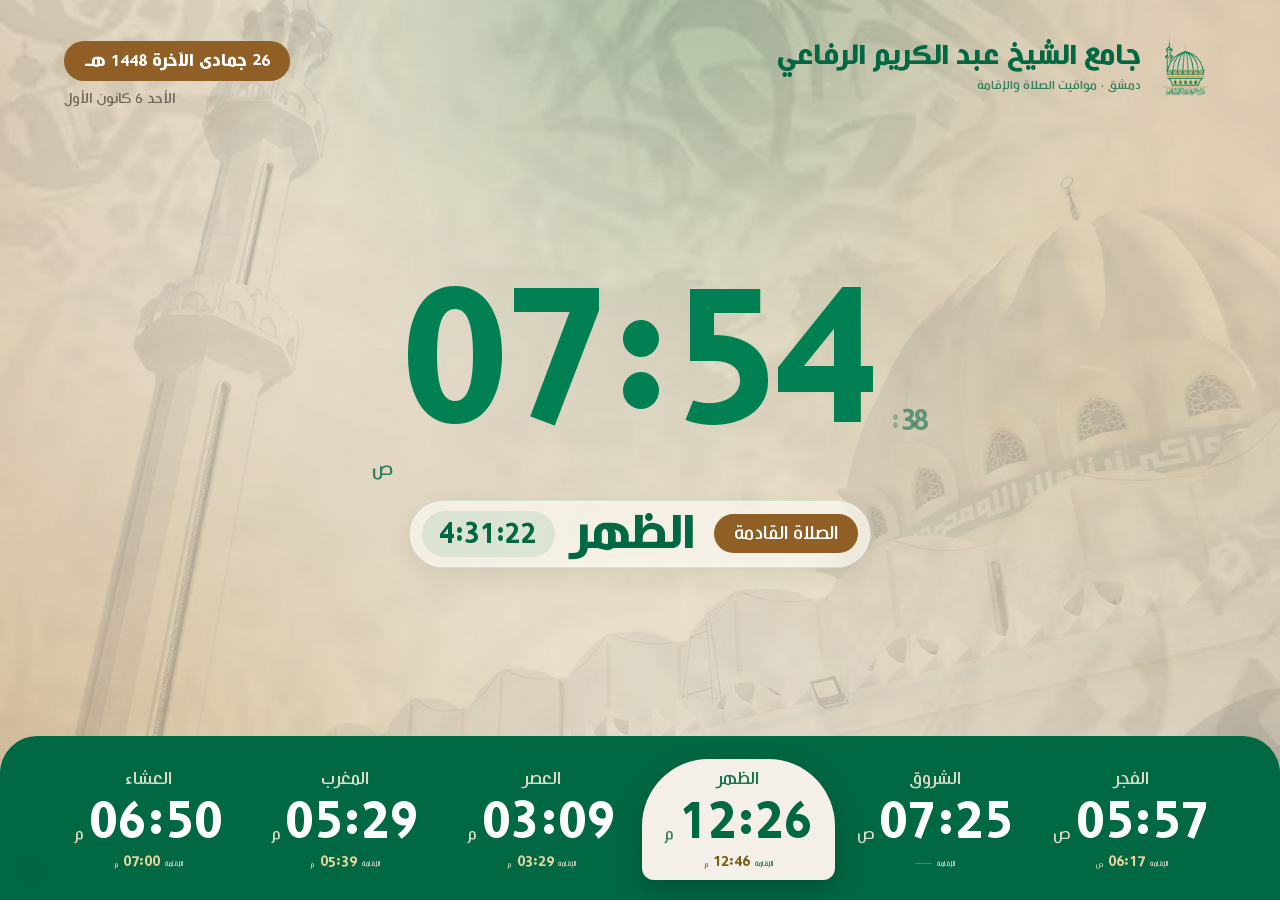
==== commit 325d9415: "Refine clock alignment, next-prayer pill, ads motion and video support" ====
--- a/index.html
+++ b/index.html
@@ -40,12 +40,10 @@
         <span class="clock__secs" dir="ltr"><span class="clock__colon" id="secColon">:</span><span id="seconds">--</span></span>
         <span class="clock__suffix" id="clockSuffix">م</span>
       </p>
-      <p class="now__meta">
-        <span class="now__tag">الصلاة القادمة</span>
+      <p class="now__next">
+        <span class="now__tag" id="nextTag">الصلاة القادمة</span>
         <span class="now__name" id="nextName">—</span>
-        <span class="now__separator" aria-hidden="true"></span>
-        <span class="now__time" id="nextTime">—</span>
-        <span class="now__count" id="nextCount" hidden><span class="now__count-label" id="countLabel">بعد</span><span class="now__count-value" id="countValue">--:--</span></span>
+        <span class="now__count"><span class="now__count-value" id="countValue">--:--</span></span>
       </p>
     </section>
   </div>
@@ -57,8 +55,8 @@
 
 <!-- ======================= شاشة الإعلان ======================= -->
 <section class="view view--ad" id="adview" aria-hidden="true">
-  <div class="adwash" id="adwashA" aria-hidden="true"></div>
-  <div class="adwash" id="adwashB" aria-hidden="true"></div>
+  <div class="adwash" id="adwashA" aria-hidden="true"><video class="adwash__video" muted loop playsinline preload="auto"></video></div>
+  <div class="adwash" id="adwashB" aria-hidden="true"><video class="adwash__video" muted loop playsinline preload="auto"></video></div>
   <div class="adtint" aria-hidden="true"></div>
 
   <div class="adlayout">
@@ -87,6 +85,7 @@
 
     <figure class="adcard" id="adcard">
       <img id="adImage" src="" alt="">
+      <video id="adVideo" muted loop playsinline preload="auto" hidden></video>
     </figure>
   </div>
 </section>
@@ -176,16 +175,19 @@
         <label class="field"><span>مدة الإعلان (ثانية)</span><input type="number" id="optAdSec" min="5" max="600" step="1" inputmode="numeric"></label>
       </div>
 
-      <h3 class="pane__title">صور الإعلانات</h3>
-      <p class="pane__hint">تُحفظ الصور داخل هذا المتصفح على جهاز العرض. يُفضّل أن تكون الصور عمودية (٣:٤ أو ٤:٥).</p>
+      <label class="opt opt--top"><span>كتم صوت فيديوهات الإعلانات</span><input type="checkbox" id="optMuteVideo"></label>
+      <p class="pane__hint">مفعّل افتراضياً: تُشغَّل الفيديوهات بصورة تلقائية بلا صوت. المتصفحات لا تسمح بالتشغيل التلقائي مع الصوت قبل تفاعل المستخدم.</p>
+
+      <h3 class="pane__title">صور وفيديوهات الإعلانات</h3>
+      <p class="pane__hint">تُحفظ الوسائط داخل هذا المتصفح على جهاز العرض. يُفضّل أن تكون الصور عمودية (٣:٤ أو ٤:٥)، والفيديو MP4 بترميز H.264.</p>
 
       <label class="dropzone" id="dropzone">
-        <input type="file" id="adFiles" accept="image/*" multiple class="dropzone__input" aria-label="اختيار صور الإعلانات">
+        <input type="file" id="adFiles" accept="image/*,video/mp4,video/webm,video/quicktime" multiple class="dropzone__input" aria-label="اختيار صور أو فيديوهات الإعلانات">
         <span class="dropzone__icon" aria-hidden="true">
           <svg viewBox="0 0 24 24"><path d="M12 16V4M7 9l5-5 5 5"/><path d="M4 15v3a2 2 0 0 0 2 2h12a2 2 0 0 0 2-2v-3"/></svg>
         </span>
-        <span class="dropzone__title">أضف صور الإعلانات</span>
-        <span class="dropzone__sub">اسحب الصور هنا أو اضغط للاختيار</span>
+        <span class="dropzone__title">أضف صور أو فيديوهات الإعلانات</span>
+        <span class="dropzone__sub">اسحب الملفات هنا أو اضغط للاختيار</span>
       </label>
 
       <div class="ads-toolbar">
--- a/assets/css/brand.css
+++ b/assets/css/brand.css
@@ -26,6 +26,7 @@
   /* الذهبي والنحاسي */
   --gold: #c9ab5f;         /* الأيقونات، الخطوط، أزرار الكتب */
   --copper: #c18b47;       /* وسوم التاريخ والتنبيهات (pill) */
+  --copper-deep: #8f5f26;  /* نحاسي داكن للوسوم النصية عالية التباين */
   /* الكريمي */
   --cream: #e8e1cf;        /* خلفية البوستات الفاتحة */
   --cream-soft: #f4efe9;   /* بطاقات وصناديق على الكريمي */
--- a/assets/css/app.css
+++ b/assets/css/app.css
@@ -36,7 +36,7 @@
 .ground__img {
   position: absolute;
   inset: -1%;
-  background: url('../img/bg-haze-1920.jpg') 50% 44% / cover no-repeat;
+  background: url('../img/bg-refa3i.jpg') 50% 44% / cover no-repeat;
   animation: groundDrift 90s ease-in-out infinite alternate;
 }
 
@@ -112,7 +112,7 @@
 .identity__sub {
   margin: calc(var(--u) * 5) 0 0;
   font-size: calc(var(--u) * 21);
-  color: var(--green-soft);
+  color: rgba(0, 104, 67, .74);
   white-space: nowrap;
 }
 
@@ -120,7 +120,7 @@
   display: flex;
   flex-direction: column;
   align-items: flex-end;
-  gap: calc(var(--u) * 10);
+  gap: calc(var(--u) * 14);
   margin: 0;
   padding-top: calc(var(--u) * 10);
   text-align: left;
@@ -128,18 +128,18 @@
 
 .date__hijri {
   display: inline-block;
-  padding: calc(var(--u) * 9) calc(var(--u) * 22);
+  padding: calc(var(--u) * 13) calc(var(--u) * 31);
   border-radius: 999px;
-  background: var(--copper);
+  background: var(--copper-deep);
   color: var(--paper);
   font-family: var(--font-display);
-  font-size: calc(var(--u) * 20);
+  font-size: calc(var(--u) * 28);
   line-height: 1.2;
   white-space: nowrap;
 }
 
 .date__greg {
-  font-size: calc(var(--u) * 17);
+  font-size: calc(var(--u) * 24);
   color: var(--ink-soft);
   white-space: nowrap;
 }
@@ -153,29 +153,39 @@
   flex-direction: column;
   align-items: center;
   justify-content: center;
-  gap: calc(var(--u) * 22);
+  gap: calc(var(--u) * 30);
   padding-bottom: calc(var(--u) * 14);
 }
 
+/* شبكة ثلاثية متساوية الجانبين: تبقى الساعة في منتصف الشاشة تماماً
+   مهما اختلف عرض الثواني أو إشارة ص/م، وتبقى محاذاة القاعدة واحدة. */
 .clock {
-  display: flex;
+  display: grid;
+  grid-template-columns: 1fr auto 1fr;
   align-items: baseline;
-  justify-content: center;
-  gap: calc(var(--u) * 14);
+  width: 100%;
   margin: 0;
+  direction: ltr;
   font-family: var(--font-display);
   font-size: calc(var(--u) * 322);
   font-weight: 400;
   line-height: .9;
   letter-spacing: -.015em;
-  color: var(--green-deep);
+  color: var(--green);
   font-variant-numeric: tabular-nums;
   white-space: nowrap;
 }
 
-.clock__main { display: inline-block; }
+.clock__main {
+  display: inline-block;
+  grid-column: 2;
+  justify-self: center;
+}
 
 .clock__suffix {
+  grid-column: 1;
+  justify-self: end;
+  margin-inline-end: calc(var(--u) * 18);
   font-family: var(--font-text);
   font-size: .1em;
   color: rgba(0, 104, 67, .78);
@@ -186,6 +196,9 @@
 .clock__secs {
   display: inline-flex;
   align-items: baseline;
+  grid-column: 3;
+  justify-self: start;
+  margin-inline-start: calc(var(--u) * 14);
   font-family: var(--font-display);
   font-size: .15em;
   color: rgba(0, 104, 67, .55);
@@ -199,66 +212,60 @@
   color: rgba(0, 104, 67, .3);
 }
 
-/* ---------- سطر الصلاة القادمة ---------- */
-
-.now__meta {
-  display: flex;
-  align-items: baseline;
-  gap: calc(var(--u) * 14);
+/* ---------- شريط الصلاة القادمة (pill واحدة) ---------- */
+
+.now__next {
+  display: inline-flex;
+  align-items: center;
+  justify-content: center;
+  gap: calc(var(--u) * 28);
   margin: 0;
-  font-size: calc(var(--u) * 24);
-  color: var(--ink-soft);
+  padding: calc(var(--u) * 12) calc(var(--u) * 18);
+  border-radius: 999px;
+  background: rgba(255, 253, 247, .62);
+  border: 1px solid rgba(0, 104, 67, .14);
+  box-shadow:
+    0 calc(var(--u) * 14) calc(var(--u) * 40) rgba(0, 36, 23, .08),
+    inset 0 0 0 1px rgba(255, 255, 255, .4);
+  -webkit-backdrop-filter: blur(calc(var(--u) * 10));
+  backdrop-filter: blur(calc(var(--u) * 10));
   white-space: nowrap;
 }
 
 .now__tag {
-  padding: calc(var(--u) * 5) calc(var(--u) * 17);
+  padding: calc(var(--u) * 11) calc(var(--u) * 30) calc(var(--u) * 12);
   border-radius: 999px;
-  background: var(--copper);
+  background: var(--copper-deep);
   color: var(--paper);
-  font-size: calc(var(--u) * 16);
+  font-size: calc(var(--u) * 31);
+  line-height: 1.15;
 }
 
 .now__name {
-  font-family: var(--font-display);
-  font-size: calc(var(--u) * 38);
-  color: var(--green-deep);
-}
-
-.now__separator {
-  width: calc(var(--u) * 5);
-  height: calc(var(--u) * 5);
-  border-radius: 50%;
-  background: rgba(0, 104, 67, .3);
-  align-self: center;
-}
-
-.now__time {
-  font-family: var(--font-display);
-  font-size: calc(var(--u) * 30);
-  color: var(--green);
-  font-variant-numeric: tabular-nums;
-}
-
-.now__time:empty { display: none; }
+  min-width: calc(var(--u) * 160);
+  font-family: var(--font-display);
+  font-size: calc(var(--u) * 76);
+  line-height: 1;
+  color: var(--green-deep);
+  text-align: center;
+}
 
 .now__count {
   display: inline-flex;
   align-items: baseline;
   gap: calc(var(--u) * 8);
-  padding: calc(var(--u) * 4) calc(var(--u) * 16) calc(var(--u) * 3);
+  min-width: calc(var(--u) * 196);
+  justify-content: center;
+  padding: calc(var(--u) * 10) calc(var(--u) * 26);
   border-radius: 999px;
   background: rgba(0, 128, 83, .1);
   color: var(--green-deep);
 }
 
-.now__count[hidden] { display: none; }
-
-.now__count-label { font-size: calc(var(--u) * 17); color: var(--green-soft); }
-
 .now__count-value {
   font-family: var(--font-display);
-  font-size: calc(var(--u) * 24);
+  font-size: calc(var(--u) * 48);
+  line-height: 1;
   direction: ltr;
   unicode-bidi: isolate;
   font-variant-numeric: tabular-nums;
@@ -303,7 +310,7 @@
 .tcell__name {
   font-size: calc(var(--u) * 29);
   line-height: 1.2;
-  color: rgba(232, 225, 207, .68);
+  color: rgba(232, 225, 207, .94);
   white-space: nowrap;
 }
 
@@ -314,7 +321,7 @@
   font-size: .34em;
   font-weight: 400;
   line-height: 1;
-  opacity: .8;
+  opacity: 1;
   white-space: nowrap;
 }
 
@@ -330,7 +337,7 @@
   white-space: nowrap;
 }
 
-.tcell__adhan .time-suffix { font-size: .3em; color: rgba(232, 225, 207, .58); }
+.tcell__adhan .time-suffix { font-size: .3em; color: rgba(232, 225, 207, .95); }
 
 .tcell__iqama {
   display: inline-flex;
@@ -339,7 +346,7 @@
   font-family: var(--font-display);
   font-size: calc(var(--u) * 25);
   line-height: 1;
-  color: rgba(201, 171, 95, .92);
+  color: #e8d49c;
   font-variant-numeric: tabular-nums;
   white-space: nowrap;
 }
@@ -347,10 +354,10 @@
 .tcell__iqama .key {
   font-family: var(--font-text);
   font-size: calc(var(--u) * 13);
-  color: rgba(232, 225, 207, .42);
-}
-
-.tcell__iqama .time-suffix { font-size: .46em; color: rgba(201, 171, 95, .7); }
+  color: rgba(232, 225, 207, .8);
+}
+
+.tcell__iqama .time-suffix { font-size: .46em; color: rgba(232, 225, 207, .95); }
 
 .tcell__iqama .none { color: rgba(232, 225, 207, .3); }
 
@@ -362,11 +369,12 @@
   box-shadow: 0 calc(var(--u) * 16) calc(var(--u) * 42) rgba(0, 28, 18, .28);
 }
 
-.tcell--next .tcell__name { color: var(--green-soft); }
+.tcell--next .tcell__name { color: rgba(0, 104, 67, .9); }
 .tcell--next .tcell__adhan { color: var(--green-deep); }
-.tcell--next .tcell__adhan .time-suffix { color: var(--green-soft); }
-.tcell--next .tcell__iqama { color: var(--gold); }
-.tcell--next .tcell__iqama .key { color: rgba(0, 104, 67, .5); }
+.tcell--next .tcell__adhan .time-suffix { color: rgba(0, 104, 67, .8); }
+.tcell--next .tcell__iqama { color: #7d5d15; }
+.tcell--next .tcell__iqama .key { color: rgba(0, 104, 67, .8); }
+.tcell--next .tcell__iqama .time-suffix { color: #7d5d15; }
 
 /* ==========================================================================
    شاشة الإعلان — طبقتان: صورة مموّهة تملأ الشاشة، وبطاقة صغيرة مع لوحة المعلومات
@@ -385,6 +393,14 @@
 }
 
 .adwash.is-on { opacity: 1; }
+
+.adwash__video {
+  position: absolute;
+  inset: 0;
+  width: 100%;
+  height: 100%;
+  object-fit: cover;
+}
 
 .adtint {
   position: absolute;
@@ -520,7 +536,7 @@
   min-width: calc(var(--u) * 66);
   font-family: var(--font-display);
   font-size: calc(var(--u) * 19);
-  color: #9b7726;
+  color: #8a6a20;
   text-align: left;
   font-variant-numeric: tabular-nums;
   white-space: nowrap;
@@ -544,28 +560,38 @@
 /* ---------- سطر الصلاة القادمة ---------- */
 
 .adrail__next {
-  display: flex;
-  align-items: baseline;
-  gap: calc(var(--u) * 9);
-  margin: calc(var(--u) * 4) 0 0;
+  display: grid;
+  grid-template-columns: minmax(0, 1fr) auto minmax(0, 1fr);
+  align-items: center;
+  gap: calc(var(--u) * 10);
+  margin: calc(var(--u) * 6) 0 0;
   padding: calc(var(--u) * 11) calc(var(--u) * 16);
-  border-radius: calc(var(--u) * 14);
+  border-radius: 999px;
   background: var(--green-deep);
   color: rgba(232, 225, 207, .72);
+  white-space: nowrap;
+}
+
+.adrail__next-label {
+  justify-self: start;
   font-size: calc(var(--u) * 15);
-  white-space: nowrap;
+  line-height: 1.2;
+  color: rgba(232, 225, 207, .74);
 }
 
 .adrail__next-name {
+  justify-self: center;
+  font-family: var(--font-display);
+  font-size: calc(var(--u) * 26);
+  line-height: 1;
+  color: var(--paper);
+}
+
+.adrail__next-count {
+  justify-self: end;
   font-family: var(--font-display);
   font-size: calc(var(--u) * 22);
-  color: var(--paper);
-}
-
-.adrail__next-count {
-  margin-inline-start: auto;
-  font-family: var(--font-display);
-  font-size: calc(var(--u) * 21);
+  line-height: 1;
   color: var(--cream);
   direction: ltr;
   unicode-bidi: isolate;
@@ -575,6 +601,8 @@
 /* ---------- بطاقة الإعلان ---------- */
 
 .adcard {
+  --in-dy: calc(var(--u) * 26);
+  --out-dy: calc(var(--u) * -26);
   justify-self: center;
   align-self: center;
   margin: 0;
@@ -584,17 +612,35 @@
   border-radius: calc(var(--u) * 34);
   background: #fbf8f1;
   box-shadow: 0 calc(var(--u) * 34) calc(var(--u) * 90) rgba(0, 20, 12, .46);
-  animation: cardIn 1s var(--ease) both;
-  transition: opacity .55s ease, transform .55s var(--ease);
-}
-
-@keyframes cardIn {
-  from { opacity: 0; transform: scale(.965); }
-}
-
-.adcard.is-out { opacity: 0; transform: scale(.985); }
-
-.adcard img {
+  transition:
+    opacity .42s ease-in-out,
+    transform .42s var(--ease),
+    filter .42s ease-in-out;
+}
+
+.adcard.is-out {
+  opacity: 0;
+  transform: translate3d(0, var(--out-dy), 0) scale(.985);
+  filter: blur(calc(var(--u) * 16));
+}
+
+.adcard.is-in { animation: adCardIn .62s var(--ease) both; }
+
+@keyframes adCardIn {
+  from {
+    opacity: 0;
+    transform: translate3d(0, var(--in-dy), 0) scale(.985);
+    filter: blur(calc(var(--u) * 16));
+  }
+  to {
+    opacity: 1;
+    transform: none;
+    filter: blur(0);
+  }
+}
+
+.adcard img,
+.adcard video {
   display: block;
   width: auto;
   height: auto;
@@ -605,6 +651,8 @@
 }
 
 .adcard img:not([src]) { visibility: hidden; }
+
+.adcard [hidden] { display: none; }
 
 /* ==========================================================================
    شاشة الأذان / الإقامة
@@ -625,7 +673,7 @@
 .veil__wash {
   position: absolute;
   inset: -10%;
-  background: url('../img/bg-haze-1920.jpg') 50% 40% / cover no-repeat;
+  background: url('../img/bg-refa3i.jpg') 50% 40% / cover no-repeat;
   filter: blur(calc(var(--u) * 28)) saturate(.75) brightness(.55);
   opacity: .42;
 }
@@ -863,6 +911,16 @@
 
 .panel__x:hover { background: rgba(0, 104, 67, .16); }
 
+.gear:focus-visible,
+.tab:focus-visible,
+.iconbtn:focus-visible,
+.panel__x:focus-visible,
+.veil__exit:focus-visible,
+.dropzone:focus-within {
+  outline: 3px solid var(--gold);
+  outline-offset: 3px;
+}
+
 /* ---------- التبويبات ---------- */
 
 .tabs {
@@ -980,6 +1038,11 @@
 
 .opt:last-of-type { border-bottom: 0; }
 
+.opt--top {
+  margin-top: calc(var(--u) * 16);
+  border-bottom: 0;
+}
+
 .opt select, .opt input[type="time"] { width: auto; min-width: calc(var(--u) * 150); }
 
 .opt input[type="checkbox"] {
@@ -1252,15 +1315,17 @@
   .identity__name { font-size: calc(var(--u) * 34); white-space: normal; }
   .identity__sub { font-size: calc(var(--u) * 17); }
   .date { padding-top: calc(var(--u) * 4); }
-  .date__hijri { font-size: calc(var(--u) * 15); padding: calc(var(--u) * 7) calc(var(--u) * 14); }
+  .date__hijri { font-size: calc(var(--u) * 21); padding: calc(var(--u) * 10) calc(var(--u) * 20); }
   .date__greg { display: none; }
 
-  .now { gap: calc(var(--u) * 16); }
+  .now { gap: calc(var(--u) * 18); }
   .clock { font-size: calc(var(--u) * 214); }
   .clock__secs { font-size: .17em; }
-  .now__meta { flex-wrap: wrap; justify-content: center; font-size: calc(var(--u) * 20); }
-  .now__name { font-size: calc(var(--u) * 32); }
-  .now__time { font-size: calc(var(--u) * 26); }
+  .now__next { gap: calc(var(--u) * 16); padding: calc(var(--u) * 8) calc(var(--u) * 10); }
+  .now__tag { font-size: calc(var(--u) * 22); padding: calc(var(--u) * 8) calc(var(--u) * 18) calc(var(--u) * 9); }
+  .now__name { min-width: calc(var(--u) * 110); font-size: calc(var(--u) * 54); }
+  .now__count { min-width: calc(var(--u) * 140); padding: calc(var(--u) * 8) calc(var(--u) * 16); }
+  .now__count-value { font-size: calc(var(--u) * 34); }
 
   .band { padding: calc(var(--u) * 26) calc(var(--u) * 30) calc(var(--u) * 26); border-radius: calc(var(--u) * 44) calc(var(--u) * 44) 0 0; }
   .times { grid-template-columns: repeat(3, 1fr); gap: calc(var(--u) * 8); }
@@ -1296,12 +1361,14 @@
   .arow__name { font-size: calc(var(--u) * 14); }
   .arow__adhan { font-size: calc(var(--u) * 21); }
   .arow__iqama { display: none; }
-  .adrail__next { font-size: calc(var(--u) * 12); padding: calc(var(--u) * 8) calc(var(--u) * 12); }
-  .adrail__next-name { font-size: calc(var(--u) * 17); }
-  .adrail__next-count { font-size: calc(var(--u) * 16); }
+  .adrail__next { padding: calc(var(--u) * 8) calc(var(--u) * 12); gap: calc(var(--u) * 8); }
+  .adrail__next-label { font-size: calc(var(--u) * 13); }
+  .adrail__next-name { font-size: calc(var(--u) * 20); }
+  .adrail__next-count { font-size: calc(var(--u) * 17); }
 
   .adcard { padding: calc(var(--u) * 9); border-radius: calc(var(--u) * 22); min-height: 0; }
-  .adcard img { max-height: calc(100dvh - var(--u) * 480); border-radius: calc(var(--u) * 14); }
+  .adcard img,
+  .adcard video { max-height: calc(100dvh - var(--u) * 480); border-radius: calc(var(--u) * 14); }
 
   .veil__arch { width: calc(var(--u) * 420); height: calc(var(--u) * 546); }
   .veil__eyebrow { font-size: calc(var(--u) * 24); }
@@ -1330,7 +1397,11 @@
 
   .clock { font-size: calc(var(--u) * 150); }
   .clock__secs { display: none; }
-  .now__tag { display: none; }
+  .now__next { gap: calc(var(--u) * 9); padding: calc(var(--u) * 6) calc(var(--u) * 8); }
+  .now__tag { font-size: calc(var(--u) * 18); padding: calc(var(--u) * 6) calc(var(--u) * 13) calc(var(--u) * 7); }
+  .now__name { min-width: calc(var(--u) * 76); font-size: calc(var(--u) * 38); }
+  .now__count { min-width: calc(var(--u) * 100); padding: calc(var(--u) * 6) calc(var(--u) * 12); }
+  .now__count-value { font-size: calc(var(--u) * 26); }
 
   .times { grid-template-columns: repeat(3, 1fr); }
   .tcell__name { font-size: calc(var(--u) * 18); }
@@ -1341,7 +1412,8 @@
   .adrail__brand span { display: none; }
   .adrail__clock { font-size: calc(var(--u) * 48); }
   .adrail__times { grid-template-columns: repeat(3, 1fr); }
-  .adcard img { max-height: calc(100dvh - var(--u) * 320); }
+  .adcard img,
+  .adcard video { max-height: calc(100dvh - var(--u) * 320); }
 
   .iq-grid { grid-template-columns: repeat(3, 1fr); }
   .durations { grid-template-columns: 1fr; }
